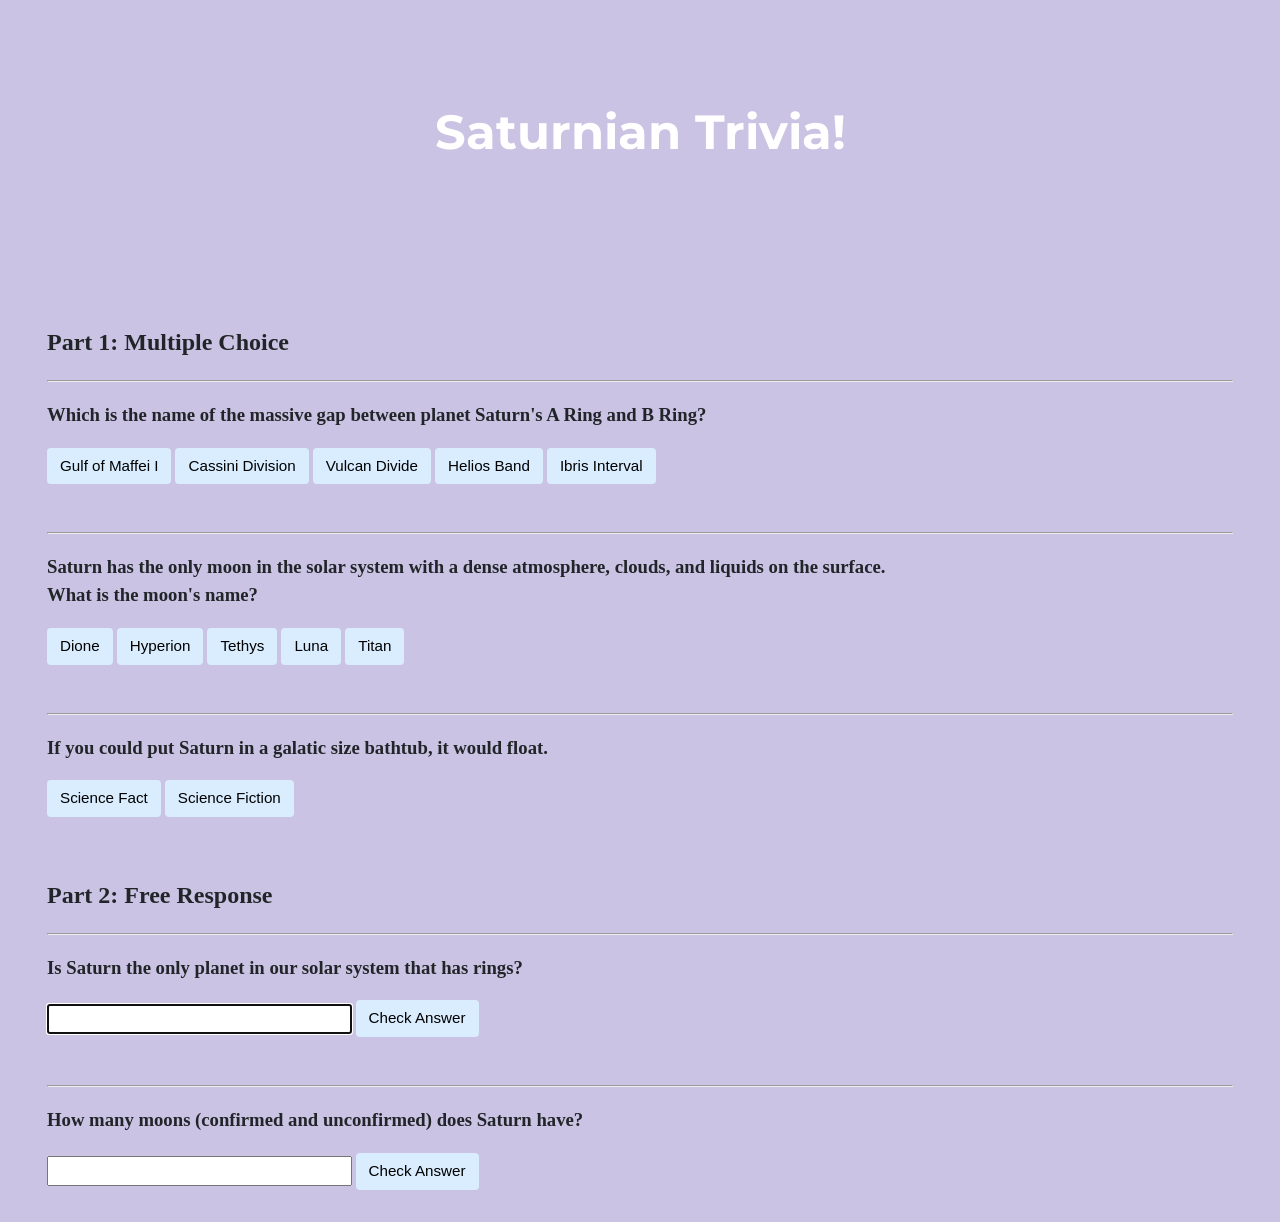
==== index.html @ 4dc06c58 "Add files via upload" ====
<!DOCTYPE html>

<html lang="en">
    <head>
        <link href="https://fonts.googleapis.com/css2?family=Montserrat:wght@500&display=swap" rel="stylesheet">
        <link href="styles.css" rel="stylesheet">
        <title>Trivia!</title>

        <script>
            //create play method for the confirmation sound
            function play()
            {
            var audio = new Audio('Saturn_sound.mp3');
            audio.play();
            }

            //Color buttons and fields and play confirmation sound according to whether the answer is correct or not
            function colorGreen(ans, pId)
                {
                    ans.style.backgroundColor = '#74c798';
                    document.getElementById(pId).innerHTML = "Correct!";
                    play();
                }
            function colorRed(ans, pId)
                {
                    ans.style.backgroundColor = '#EE9191';
                    document.getElementById(pId).innerHTML = "Incorrect";
                }


        //called by the form listener to check the user's response for correctness
            function checker1()
                {
                    var response1 = document.querySelector('#check1');
                    if(response1.value == "no")
                    {
                        colorGreen(response1, "fill1");
                    }
                    else
                    {
                    colorRed(response1, "fill1");
                    }
                }

            function checker2()
                {
                 var response2 = document.querySelector('#check2');
                    if(response2.value == 82)
                    {
                        colorGreen(response2, "fill2");
                    }
                    else
                    {
                    colorRed(response2, "fill2");
                    }
                }


        //form listener for the clicking of onsubmit to submit free answer form
            function flisten()
                {
                    document.querySelector('form').addEventListener('submit', checker1, checker2)
                 }
            document.addEventListener('DOMContentLoaded', flisten);
        </script>
    </head>

    <body>
        <div class="saturn-image">
            <div class="jumbotron">
            <h1>Saturnian Trivia!</h1>
            </div>
        </div>

        <div class="container">

            <div class="section">
                <h2>Part 1: Multiple Choice </h2>
                <hr>
                <!-- Ask multiple choice question and create clickable buttons for answer options -->
                     <h3>
                        Which is the name of the massive gap between planet Saturn's A Ring and B Ring?
                    </h3>
                    <button id = "Maffei" onclick = "colorRed(Maffei, 'multi1')" class = 'wrong' >Gulf of Maffei I </button>
                    <button id = "Cassini" onclick = "colorGreen(Cassini, 'multi1')" class = 'right'>Cassini Division</button>
                    <button id = "Vulcan" onclick = "colorRed(Vulcan, 'multi1')" class = 'wrong'>Vulcan Divide</button>
                    <button id = "Helios" onclick = "colorRed(Helios, 'multi1')" class = 'wrong'>Helios Band</button>
                    <button id = "Ibris" onclick = "colorRed(Ibris, 'multi1')" class = 'wrong'>Ibris Interval</button>
            </div>

            <p id="multi1"></p>

            <div class="section">
                <hr>
                <!-- Ask multiple choice question and create clickable buttons for answer options -->
                     <h3>
                        Saturn has the only moon in the solar system with a dense atmosphere, clouds, and liquids on the surface. <br>
                        What is the moon's name?
                    </h3>
                    <button id = "Dione" onclick = "colorRed(Dione, 'multi2')" class = 'wrong' >Dione </button>
                    <button id = "Hyperion" onclick = "colorRed(Hyperion, 'multi2')" class = 'wrong'>Hyperion</button>
                    <button id = "Tethys" onclick = "colorRed(Tethys, 'multi2')" class = 'wrong'>Tethys</button>
                    <button id = "Luna" onclick = "colorRed(Luna, 'multi2')" class = 'wrong'>Luna</button>
                    <button id = "Titan" onclick = "colorGreen(Titan, 'multi2')" class = 'right'>Titan</button>
            </div>
            <p id="multi2"></p>

             <div class="section">
                <hr>
                <!-- Ask multiple choice question and create clickable buttons for answer options -->
                     <h3>
                        If you could put Saturn in a galatic size bathtub, it would float. <br>

                    </h3>
                    <button id = "fact" onclick = "colorGreen(fact, 'multi3')" class = 'right'>Science Fact</button>
                    <button id = "fiction" onclick = "colorRed(fiction, 'multi3')" class = 'wrong' >Science Fiction </button>

            </div>
            <p id="multi3"></p>


            <div class="section">
                <h2>Part 2: Free Response</h2>
                <hr>
                <!--Ask free response question and use onsubmit with form to submit the answer for checking-->
                <h3>
                    Is Saturn the only planet in our solar system that has rings?
                </h3>
                <form onsubmit ="setTimeout(checker1, 1000); return false;">
                    <input id="check1" type ="text" autofocus placeholder="">
                    <input type = "submit" value = "Check Answer">
                </form>
            </div>

            <p id="fill1"></p>

            <div class="section">
                <hr>
                <!--Ask free response question and use onsubmit with form to submit the answer for checking-->
                <h3>
                    How many moons (confirmed and unconfirmed) does Saturn have?
                </h3>
                <form onsubmit ="setTimeout(checker2, 1000); return false;">
                    <input id="check2" type ="text" autofocus placeholder="">
                    <input type = "submit" value = "Check Answer">
                </form>
            </div>

             <p id="fill2"></p>
            </div>
    </body>
</html>
---- styles.css ----
/*Changed background-color to match theme*/
body {
    background-color: #CBC3E3;
    color: #212529;
    font-size: 1rem;
    font-weight: 400;
    line-height: 1.5;
    margin: 0;
    text-align: left;
}

.container {
    margin-left: auto;
    margin-right: auto;
    padding-left: 15px;
    padding-right: 15px;
}

/*Added a banner image*/
.saturn-image {
  background-image: url("https://ide-1d96ea1571c9478c97547ffd33d6bff1-8080.cs50.ws/saturn.jpg");
  height: 33%;
  background-position: center;
  background-repeat: no-repeat;
  background-size: cover;
  position: relative;
}

.jumbotron {
    color: #fff;
    margin-bottom: 2rem;
    padding: 4rem 3rem;
    text-align: center;
}

.section {
    padding: 0.5rem 2rem 1rem 2rem;
}

/*change hover color to match theme*/
.section:hover {
    background-color: #f5f5f5;
    transition: color 2s ease-in-out, background-color 0.15s ease-in-out;
}

h1 {
    font-family: 'Montserrat', sans-serif;
    font-size: 48px;
}

button, input[type="submit"] {
    background-color: #d9edff;
    border: 1px solid transparent;
    border-radius: 0.25rem;
    font-size: 0.95rem;
    font-weight: 400;
    line-height: 1.5;
    padding: 0.375rem 0.75rem;
    text-align: center;
    transition: color 0.15s ease-in-out, background-color 0.15s ease-in-out, border-color 0.15s ease-in-out, box-shadow 0.15s ease-in-out;
    vertical-align: middle;
}


input[type="text"] {
    line-height: 1.8;
    width: 25%;
}

input[type="text"]:hover {
    background-color: #f5f5f5;
    transition: color 2s ease-in-out, background-color 0.15s ease-in-out;
}
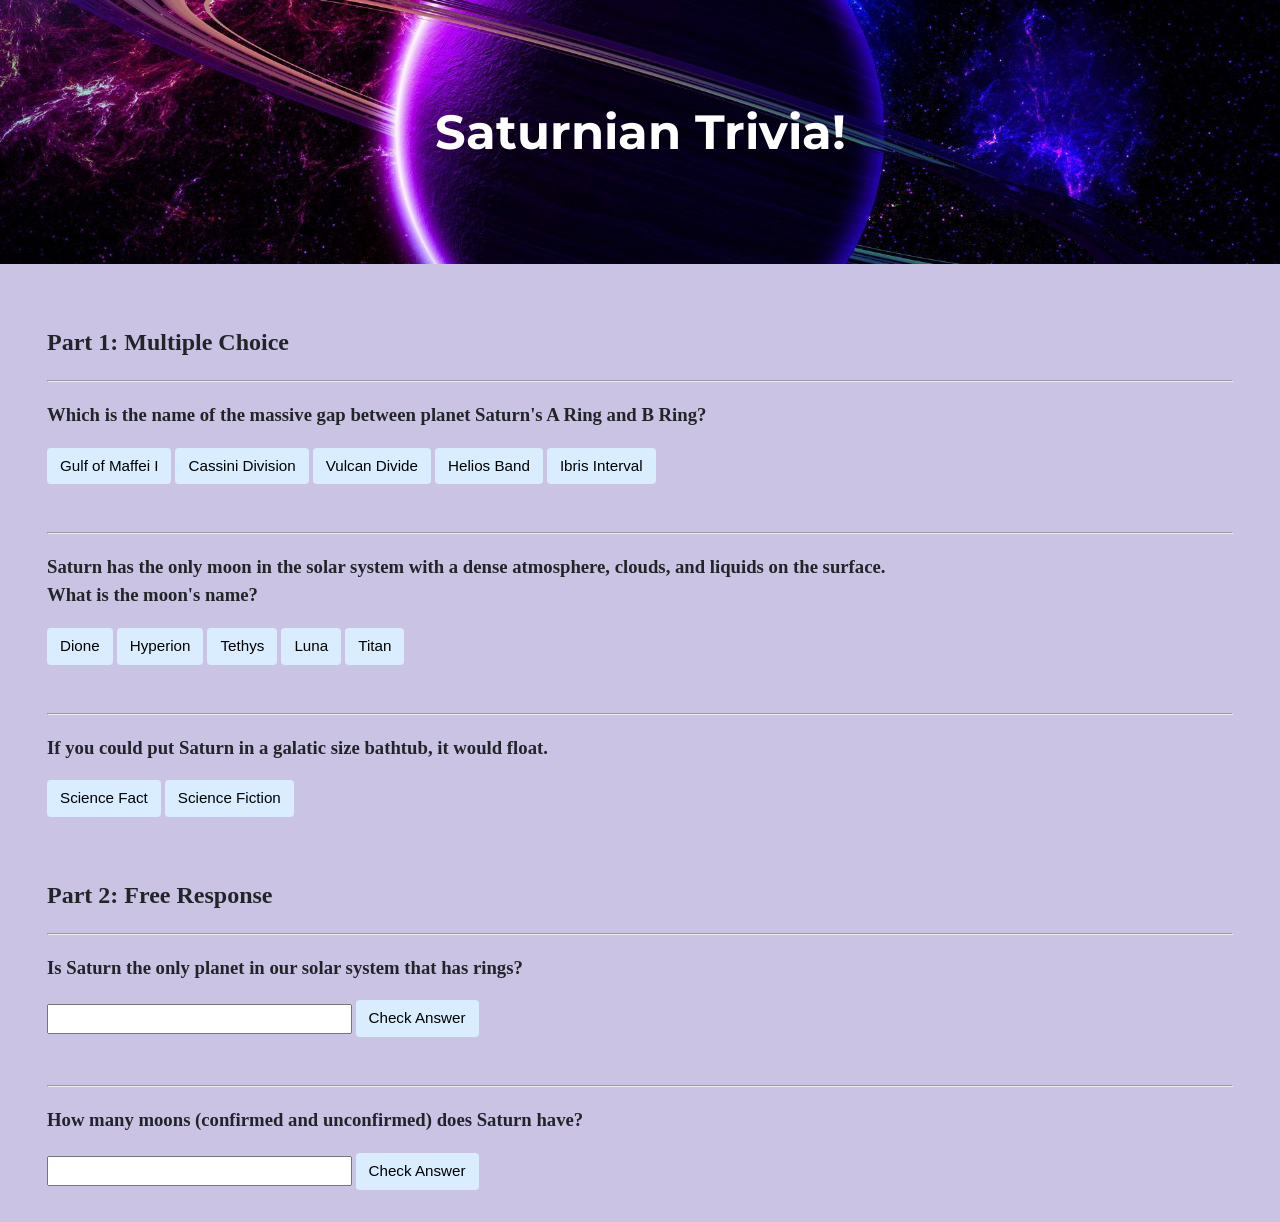
==== commit c12f19b7: "Update index.html Removed autofocus attribute so that webpage will open at the top of the page inste" ====
--- a/index.html
+++ b/index.html
@@ -127,7 +127,7 @@
                     Is Saturn the only planet in our solar system that has rings?
                 </h3>
                 <form onsubmit ="setTimeout(checker1, 1000); return false;">
-                    <input id="check1" type ="text" autofocus placeholder="">
+                    <input id="check1" type ="text" >
                     <input type = "submit" value = "Check Answer">
                 </form>
             </div>
@@ -141,7 +141,7 @@
                     How many moons (confirmed and unconfirmed) does Saturn have?
                 </h3>
                 <form onsubmit ="setTimeout(checker2, 1000); return false;">
-                    <input id="check2" type ="text" autofocus placeholder="">
+                    <input id="check2" type ="text" >
                     <input type = "submit" value = "Check Answer">
                 </form>
             </div>
--- a/styles.css
+++ b/styles.css
@@ -19,7 +19,7 @@
 
 /*Added a banner image*/
 .saturn-image {
-  background-image: url("https://ide-1d96ea1571c9478c97547ffd33d6bff1-8080.cs50.ws/saturn.jpg");
+  background-image: url("./saturn.jpg");
   height: 33%;
   background-position: center;
   background-repeat: no-repeat;
